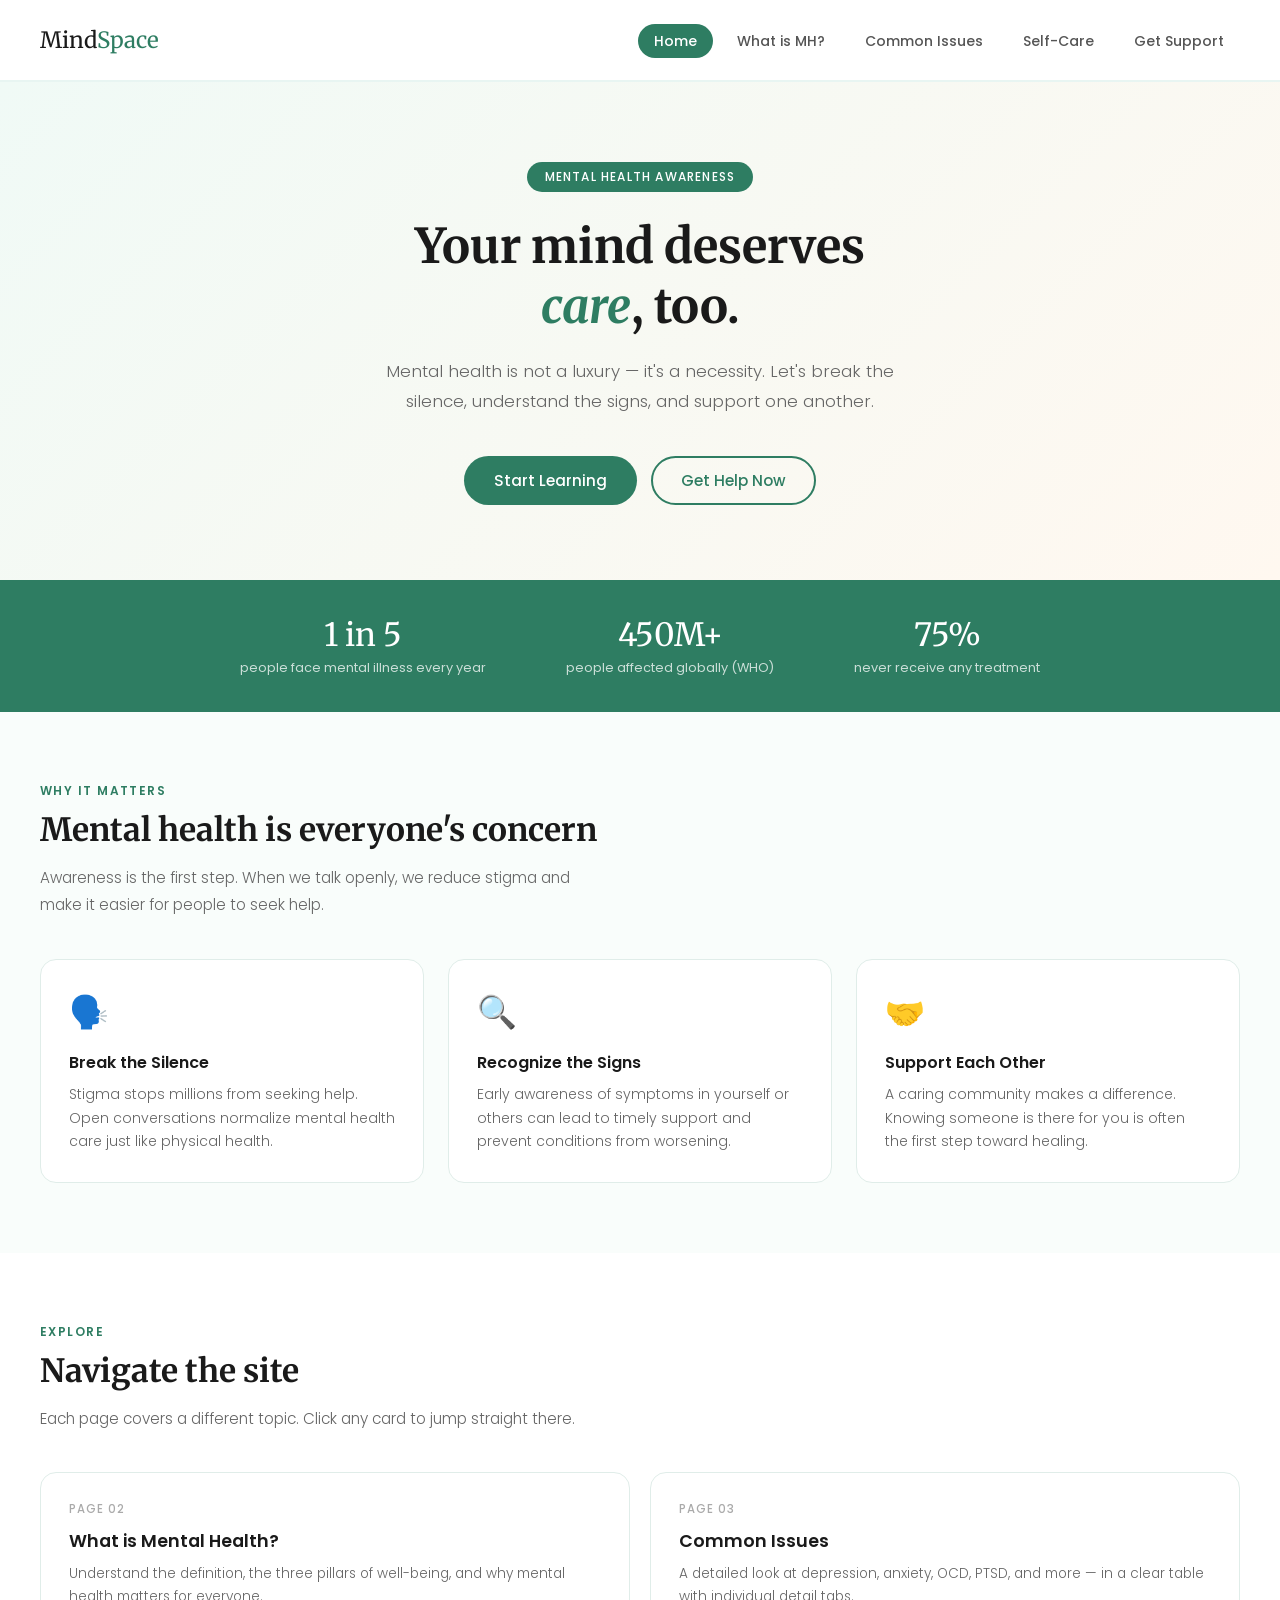
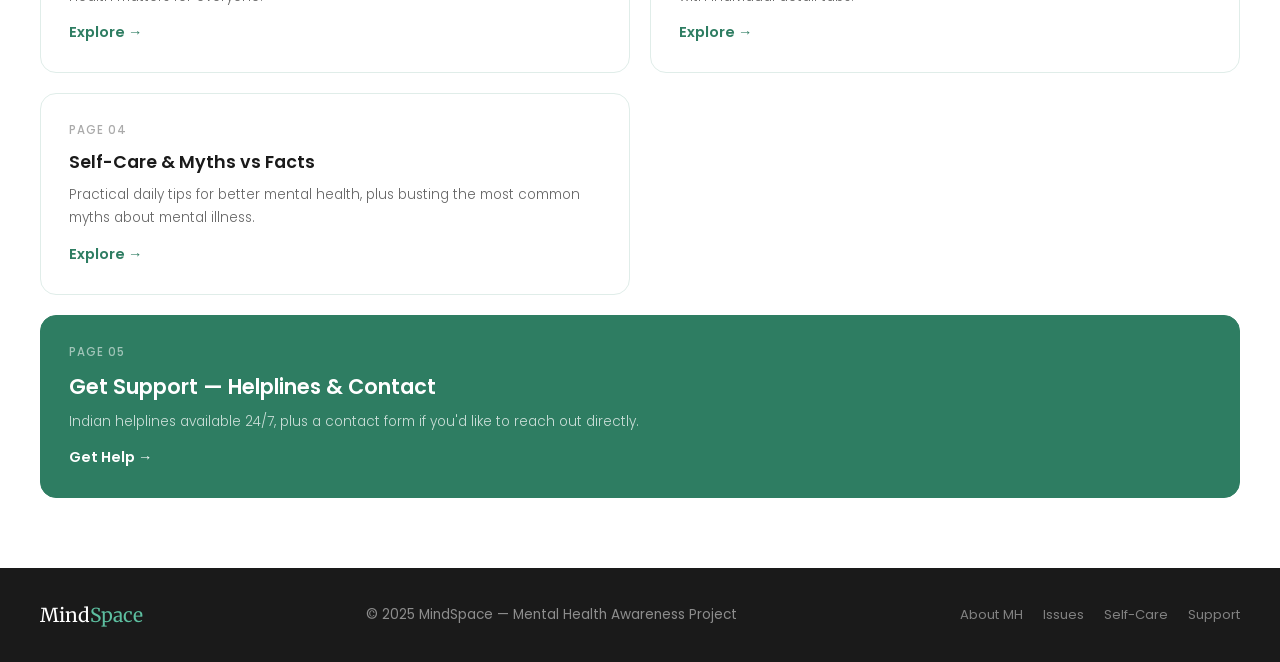
==== index.html @ fc26af2e "have added all the 5 files related" ====
<!DOCTYPE html>
<html lang="en">
<head>
  <meta charset="UTF-8"/>
  <meta name="viewport" content="width=device-width, initial-scale=1.0"/>
  <title>MindSpace - Home</title>
  <link href="https://fonts.googleapis.com/css2?family=Merriweather:ital@0;1&family=Poppins:wght@300;400;500;600&display=swap" rel="stylesheet"/>
  <style>
    * { margin: 0; padding: 0; box-sizing: border-box; }

    body {
      font-family: 'Poppins', sans-serif;
      background: #ffffff;
      color: #1a1a1a;
    }

    /* ── NAV ── */
    nav {
      background: #ffffff;
      border-bottom: 2px solid #e8f5f2;
      padding:40px;
      display: flex;
      align-items: center;
      justify-content: space-between;
      height: 65px;
      position: sticky;
      z-index: 100;
    }

    .logo {
      font-family: 'Merriweather', serif;
      font-size: 1.4rem;
      color: #1a1a1a;
      text-decoration: none;
    }
    .logo span { color: #2e7d62; }

    nav ul {
      list-style: none;
      display: flex;
      gap: 8px;
    }

    nav ul a {
      text-decoration: none;
      color: #555;
      font-size: 0.875rem;
      font-weight: 500;
      padding: 7px 16px;
      border-radius: 25px;
      transition: background 0.2s, color 0.2s;
    }
    nav ul a:hover { background: #e8f5f2; color: #2e7d62; }
    nav ul a.active { background: #2e7d62; color: #fff; }

    /* ── HERO ── */
    .hero {
      background: linear-gradient(135deg, #f0faf6 0%, #fff8f0 100%);
      padding: 80px 40px 70px;
      text-align: center;
    }

    .hero-badge {
      display: inline-block;
      background: #2e7d62;
      color: #fff;
      font-size: 0.75rem;
      font-weight: 500;
      letter-spacing: 0.1em;
      text-transform: uppercase;
      padding: 6px 18px;
      border-radius: 25px;
      margin-bottom: 24px;
    }

    .hero h1 {
      font-family: 'Merriweather', serif;
      font-size: 3rem;
      line-height: 1.25;
      color: #1a1a1a;
      margin-bottom: 20px;
    }

    .hero h1 em { font-style: italic; color: #2e7d62; }

    .hero p {
      font-size: 1.05rem;
      color: #666;
      font-weight: 300;
      max-width: 540px;
      margin: 0 auto 35px;
      line-height: 1.8;
    }

    .btn-green {
      display: inline-block;
      background: #2e7d62;
      color: #fff;
      padding: 13px 30px;
      border-radius: 30px;
      text-decoration: none;
      font-weight: 500;
      font-size: 0.95rem;
      margin: 5px;
      transition: background 0.2s;
    }
    .btn-green:hover { background: #245f4a; }

    .btn-outline {
      display: inline-block;
      border: 2px solid #2e7d62;
      color: #2e7d62;
      padding: 11px 28px;
      border-radius: 30px;
      text-decoration: none;
      font-weight: 500;
      font-size: 0.95rem;
      margin: 5px;
      transition: background 0.2s, color 0.2s;
    }
    .btn-outline:hover { background: #2e7d62; color: #fff; }

    /* ── STATS BAR ── */
    .stats-bar {
      background: #2e7d62;
      padding: 35px 40px;
      display: flex;
      justify-content: center;
      gap: 80px;
      text-align: center;
      flex-wrap: wrap;
    }

    .stat-num {
      font-family: 'Merriweather', serif;
      font-size: 2rem;
      color: #fff;
      display: block;
    }

    .stat-label {
      font-size: 0.8rem;
      color: rgba(255,255,255,0.75);
      margin-top: 4px;
      display: block;
    }

    /* ── SECTIONS ── */
    section {
      padding: 70px 40px;
    }

    .section-label {
      font-size: 0.75rem;
      font-weight: 600;
      letter-spacing: 0.12em;
      text-transform: uppercase;
      color: #2e7d62;
      margin-bottom: 10px;
      display: block;
    }

    .section-title {
      font-family: 'Merriweather', serif;
      font-size: 2rem;
      color: #1a1a1a;
      margin-bottom: 12px;
      line-height: 1.3;
    }

    .section-desc {
      font-size: 0.95rem;
      color: #666;
      font-weight: 300;
      max-width: 540px;
      line-height: 1.8;
      margin-bottom: 40px;
    }

    /* ── WHY SECTION ── */
    .why-section { background: #f9fdfb; }

    .card-grid {
      display: grid;
      grid-template-columns: repeat(3, 1fr);
      gap: 24px;
    }

    .card {
      background: #fff;
      border: 1px solid #e0ede9;
      border-radius: 16px;
      padding: 28px;
      transition: box-shadow 0.2s, transform 0.2s;
    }
    .card:hover { box-shadow: 0 8px 24px rgba(0,0,0,0.08); transform: translateY(-4px); }

    .card-icon { font-size: 2rem; margin-bottom: 14px; display: block; }
    .card h3 { font-size: 1rem; font-weight: 600; margin-bottom: 8px; }
    .card p { font-size: 0.875rem; color: #666; line-height: 1.7; font-weight: 300; }

    /* ── EXPLORE SECTION ── */
    .explore-section { background: #fff; }

    .explore-grid {
      display: grid;
      grid-template-columns: repeat(2, 1fr);
      gap: 20px;
    }

    .explore-card {
      border: 1px solid #e0ede9;
      border-radius: 16px;
      padding: 28px;
      text-decoration: none;
      color: #1a1a1a;
      display: block;
      transition: box-shadow 0.2s, transform 0.2s, border-color 0.2s;
    }
    .explore-card:hover { box-shadow: 0 8px 24px rgba(0,0,0,0.08); transform: translateY(-4px); border-color: #2e7d62; }
    .explore-card .pg { font-size: 0.72rem; color: #aaa; font-weight: 500; text-transform: uppercase; letter-spacing: 0.08em; margin-bottom: 10px; display: block; }
    .explore-card h3 { font-size: 1.1rem; font-weight: 600; margin-bottom: 8px; }
    .explore-card p { font-size: 0.85rem; color: #666; line-height: 1.7; font-weight: 300; }
    .explore-card .arrow { color: #2e7d62; font-weight: 600; font-size: 0.9rem; margin-top: 14px; display: inline-block; }

    .explore-card.green-card {
      background: #2e7d62;
      border-color: #2e7d62;
      grid-column: span 2;
    }
    .explore-card.green-card .pg { color: rgba(255,255,255,0.55); }
    .explore-card.green-card h3 { color: #fff; font-size: 1.3rem; }
    .explore-card.green-card p { color: rgba(255,255,255,0.75); }
    .explore-card.green-card .arrow { color: #fff; }

    /* ── FOOTER ── */
    footer {
      background: #1a1a1a;
      color: rgba(255,255,255,0.5);
      padding: 35px 40px;
      display: flex;
      justify-content: space-between;
      align-items: center;
      flex-wrap: wrap;
      gap: 16px;
      font-size: 0.85rem;
    }

    .footer-logo {
      font-family: 'Merriweather', serif;
      font-size: 1.2rem;
      color: #fff;
    }
    .footer-logo span { color: #5dbfa0; }

    footer ul { list-style: none; display: flex; gap: 20px; }
    footer ul a { color: rgba(255,255,255,0.45); text-decoration: none; font-size: 0.82rem; }
    footer ul a:hover { color: #fff; }

    /* ===== RWD - RESPONSIVE WEB DESIGN ===== */
 
    /* Tablet (<=1024px) */
    @media (max-width: 1024px) {
      .card-grid      { grid-template-columns: repeat(2, 1fr); }
      .pillars-grid   { grid-template-columns: repeat(2, 1fr); }
      .tips-grid      { grid-template-columns: repeat(2, 1fr); }
      .helplines-grid { grid-template-columns: repeat(2, 1fr); }
      .explore-grid   { grid-template-columns: repeat(2, 1fr); }
      .factors-grid   { grid-template-columns: repeat(2, 1fr); }
    }
 
    /* Mobile (<=768px) */
    @media (max-width: 768px) {
      nav { flex-wrap: wrap; height: auto; padding: 14px 20px; gap: 10px; }
      nav ul { flex-wrap: wrap; gap: 6px; width: 100%; }
      nav ul a { font-size: 0.78rem; padding: 5px 12px; }
 
      section, .page-header, .quote-banner,
      .cta-banner, .stats-bar, .emergency,
      .hero { padding-left: 20px; padding-right: 20px; }
 
      .hero { padding-top: 50px; padding-bottom: 40px; }
      .hero h1 { font-size: clamp(1.8rem, 7vw, 2.5rem); }
      .page-header h1 { font-size: clamp(1.6rem, 6vw, 2.2rem); }
      .section-title { font-size: clamp(1.4rem, 5vw, 1.8rem); }
      .quote-text { font-size: clamp(1.2rem, 4vw, 1.8rem); }
 
      .card-grid      { grid-template-columns: 1fr; }
      .explore-grid   { grid-template-columns: 1fr; }
      .explore-card.green-card { grid-column: span 1; }
      .def-grid       { grid-template-columns: 1fr; }
      .pillars-grid   { grid-template-columns: 1fr; }
      .factors-grid   { grid-template-columns: 1fr; }
      .helplines-grid { grid-template-columns: 1fr; }
      .contact-grid   { grid-template-columns: 1fr; }
      .myth-row       { grid-template-columns: 1fr; }
      .detail-body    { grid-template-columns: 1fr; }
      .form-row       { grid-template-columns: 1fr; }
      .detail-block   { border-right: none !important; }
 
      .stats-bar  { gap: 24px; flex-direction: column; }
      .cta-banner { flex-direction: column; text-align: center; }
      .cta-banner h2 { font-size: 1.3rem; }
 
      footer { flex-direction: column; text-align: center; padding: 28px 20px; }
      footer ul { justify-content: center; flex-wrap: wrap; }
    }
 
    /* Small mobile (<=480px) */
    @media (max-width: 480px) {
      .tips-grid { grid-template-columns: 1fr; }
      nav ul a { font-size: 0.72rem; padding: 4px 10px; }
      .helpline-num { font-size: 0.85rem; padding: 7px 16px; }
      table { font-size: 0.78rem; }
      td, th { padding: 10px 10px; }
    }
  </style>
</head>
<body>

<!-- NAV -->
<nav>
  <a class="logo" href="index.html">Mind<span>Space</span></a>
  <ul>
    <li><a href="index.html" class="active">Home</a></li>
    <li><a href="what.html">What is MH?</a></li>
    <li><a href="issues.html">Common Issues</a></li>
    <li><a href="selfcare.html">Self-Care</a></li>
    <li><a href="support.html">Get Support</a></li>
  </ul>
</nav>

<!-- HERO -->
<div class="hero">
  <span class="hero-badge">Mental Health Awareness</span>
  <h1>Your mind deserves<br><em>care</em>, too.</h1>
  <p>Mental health is not a luxury — it's a necessity. Let's break the silence, understand the signs, and support one another.</p>
  <a href="what.html" class="btn-green">Start Learning</a>
  <a href="support.html" class="btn-outline">Get Help Now</a>
</div>

<!-- STATS BAR -->
<div class="stats-bar">
  <div>
    <span class="stat-num">1 in 5</span>
    <span class="stat-label">people face mental illness every year</span>
  </div>
  <div>
    <span class="stat-num">450M+</span>
    <span class="stat-label">people affected globally (WHO)</span>
  </div>
  <div>
    <span class="stat-num">75%</span>
    <span class="stat-label">never receive any treatment</span>
  </div>
</div>

<!-- WHY IT MATTERS -->
<section class="why-section">
  <span class="section-label">Why It Matters</span>
  <h2 class="section-title">Mental health is everyone's concern</h2>
  <p class="section-desc">Awareness is the first step. When we talk openly, we reduce stigma and make it easier for people to seek help.</p>
  <div class="card-grid">
    <div class="card">
      <span class="card-icon">🗣️</span>
      <h3>Break the Silence</h3>
      <p>Stigma stops millions from seeking help. Open conversations normalize mental health care just like physical health.</p>
    </div>
    <div class="card">
      <span class="card-icon">🔍</span>
      <h3>Recognize the Signs</h3>
      <p>Early awareness of symptoms in yourself or others can lead to timely support and prevent conditions from worsening.</p>
    </div>
    <div class="card">
      <span class="card-icon">🤝</span>
      <h3>Support Each Other</h3>
      <p>A caring community makes a difference. Knowing someone is there for you is often the first step toward healing.</p>
    </div>
  </div>
</section>

<!-- EXPLORE -->
<section class="explore-section">
  <span class="section-label">Explore</span>
  <h2 class="section-title">Navigate the site</h2>
  <p class="section-desc">Each page covers a different topic. Click any card to jump straight there.</p>
  <div class="explore-grid">
    <a href="what.html" class="explore-card">
      <span class="pg">Page 02</span>
      <h3>What is Mental Health?</h3>
      <p>Understand the definition, the three pillars of well-being, and why mental health matters for everyone.</p>
      <span class="arrow">Explore →</span>
    </a>
    <a href="issues.html" class="explore-card">
      <span class="pg">Page 03</span>
      <h3>Common Issues</h3>
      <p>A detailed look at depression, anxiety, OCD, PTSD, and more — in a clear table with individual detail tabs.</p>
      <span class="arrow">Explore →</span>
    </a>
    <a href="selfcare.html" class="explore-card">
      <span class="pg">Page 04</span>
      <h3>Self-Care & Myths vs Facts</h3>
      <p>Practical daily tips for better mental health, plus busting the most common myths about mental illness.</p>
      <span class="arrow">Explore →</span>
    </a>
    <a href="support.html" class="explore-card green-card">
      <span class="pg">Page 05</span>
      <h3>Get Support — Helplines & Contact</h3>
      <p>Indian helplines available 24/7, plus a contact form if you'd like to reach out directly.</p>
      <span class="arrow">Get Help →</span>
    </a>
  </div>
</section>

<!-- FOOTER -->
<footer>
  <span class="footer-logo">Mind<span>Space</span></span>
  <span>© 2025 MindSpace — Mental Health Awareness Project</span>
  <ul>
    <li><a href="what.html">About MH</a></li>
    <li><a href="issues.html">Issues</a></li>
    <li><a href="selfcare.html">Self-Care</a></li>
    <li><a href="support.html">Support</a></li>
  </ul>
</footer>

</body>
</html>
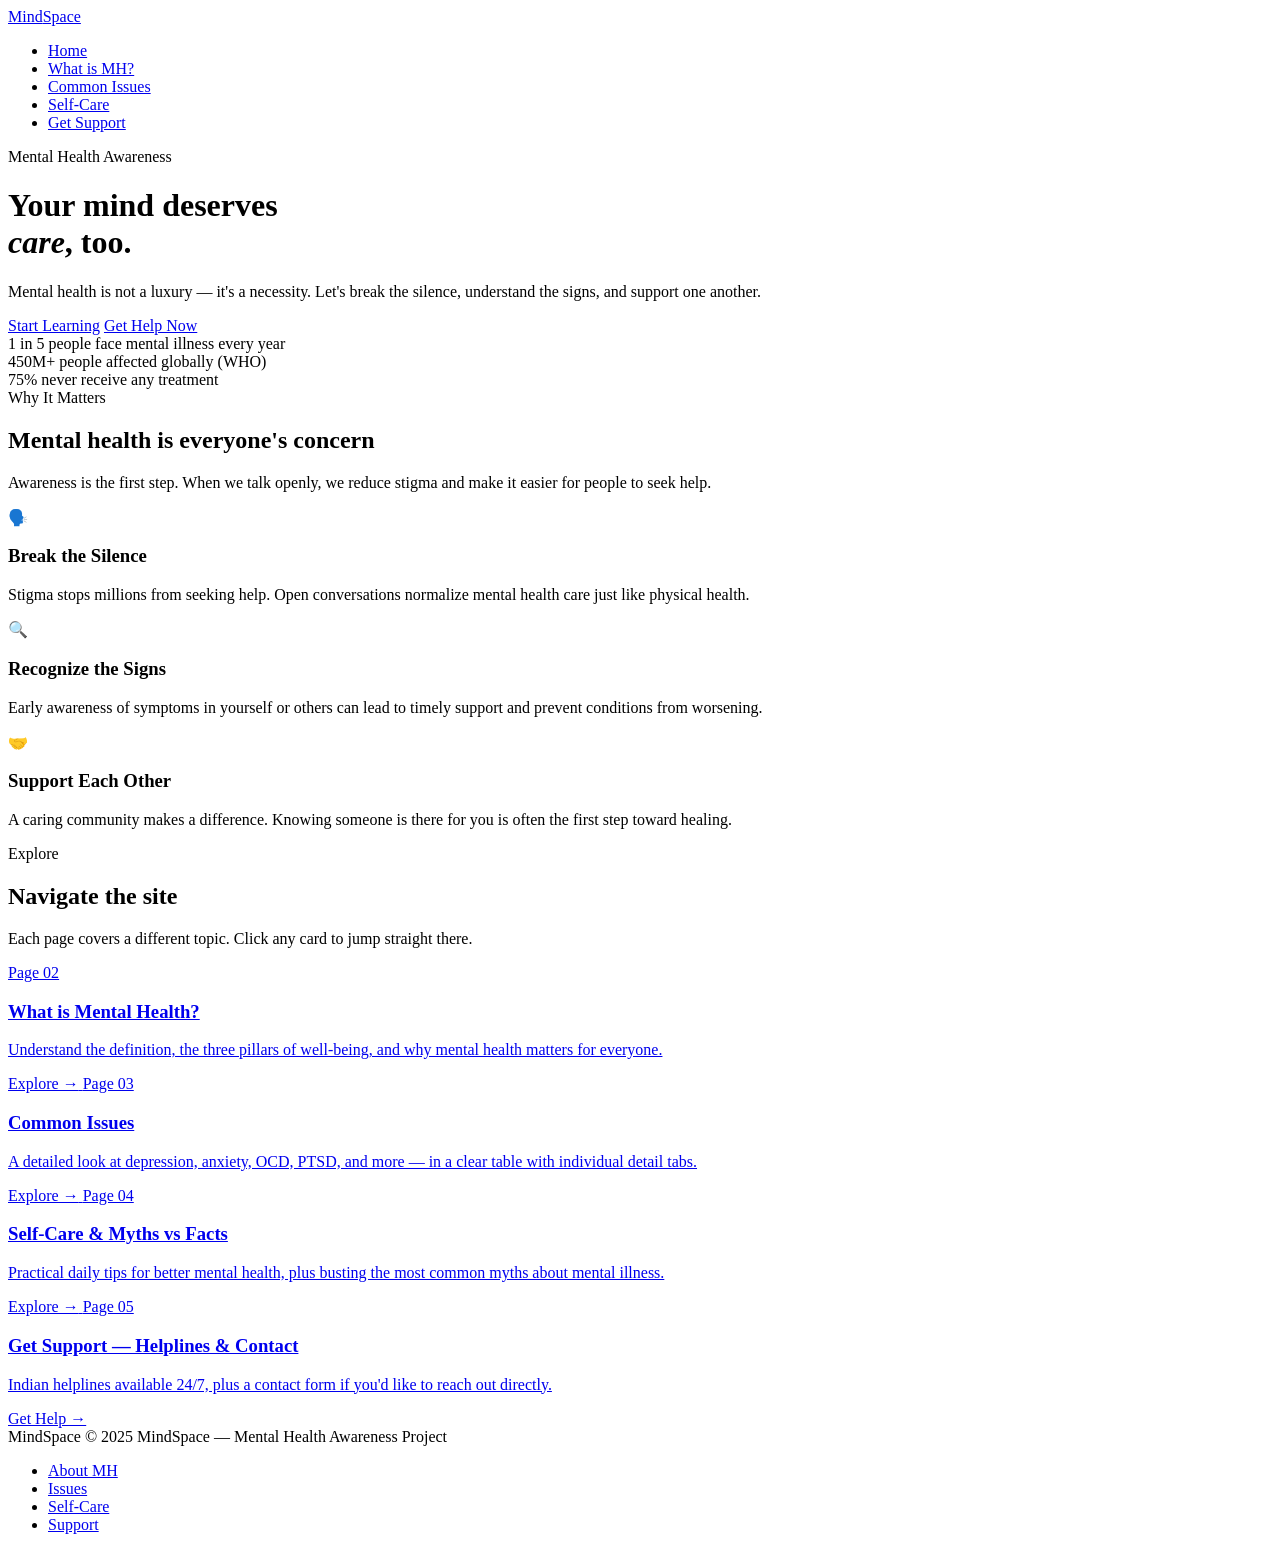
==== commit 1db770d2: "Update index.html" ====
--- a/index.html
+++ b/index.html
@@ -4,317 +4,9 @@
   <meta charset="UTF-8"/>
   <meta name="viewport" content="width=device-width, initial-scale=1.0"/>
   <title>MindSpace - Home</title>
+  <link rel="stylesheet" type="text/css" href="style.css">
   <link href="https://fonts.googleapis.com/css2?family=Merriweather:ital@0;1&family=Poppins:wght@300;400;500;600&display=swap" rel="stylesheet"/>
-  <style>
-    * { margin: 0; padding: 0; box-sizing: border-box; }
-
-    body {
-      font-family: 'Poppins', sans-serif;
-      background: #ffffff;
-      color: #1a1a1a;
-    }
-
-    /* ── NAV ── */
-    nav {
-      background: #ffffff;
-      border-bottom: 2px solid #e8f5f2;
-      padding:40px;
-      display: flex;
-      align-items: center;
-      justify-content: space-between;
-      height: 65px;
-      position: sticky;
-      z-index: 100;
-    }
-
-    .logo {
-      font-family: 'Merriweather', serif;
-      font-size: 1.4rem;
-      color: #1a1a1a;
-      text-decoration: none;
-    }
-    .logo span { color: #2e7d62; }
-
-    nav ul {
-      list-style: none;
-      display: flex;
-      gap: 8px;
-    }
-
-    nav ul a {
-      text-decoration: none;
-      color: #555;
-      font-size: 0.875rem;
-      font-weight: 500;
-      padding: 7px 16px;
-      border-radius: 25px;
-      transition: background 0.2s, color 0.2s;
-    }
-    nav ul a:hover { background: #e8f5f2; color: #2e7d62; }
-    nav ul a.active { background: #2e7d62; color: #fff; }
-
-    /* ── HERO ── */
-    .hero {
-      background: linear-gradient(135deg, #f0faf6 0%, #fff8f0 100%);
-      padding: 80px 40px 70px;
-      text-align: center;
-    }
-
-    .hero-badge {
-      display: inline-block;
-      background: #2e7d62;
-      color: #fff;
-      font-size: 0.75rem;
-      font-weight: 500;
-      letter-spacing: 0.1em;
-      text-transform: uppercase;
-      padding: 6px 18px;
-      border-radius: 25px;
-      margin-bottom: 24px;
-    }
-
-    .hero h1 {
-      font-family: 'Merriweather', serif;
-      font-size: 3rem;
-      line-height: 1.25;
-      color: #1a1a1a;
-      margin-bottom: 20px;
-    }
-
-    .hero h1 em { font-style: italic; color: #2e7d62; }
-
-    .hero p {
-      font-size: 1.05rem;
-      color: #666;
-      font-weight: 300;
-      max-width: 540px;
-      margin: 0 auto 35px;
-      line-height: 1.8;
-    }
-
-    .btn-green {
-      display: inline-block;
-      background: #2e7d62;
-      color: #fff;
-      padding: 13px 30px;
-      border-radius: 30px;
-      text-decoration: none;
-      font-weight: 500;
-      font-size: 0.95rem;
-      margin: 5px;
-      transition: background 0.2s;
-    }
-    .btn-green:hover { background: #245f4a; }
-
-    .btn-outline {
-      display: inline-block;
-      border: 2px solid #2e7d62;
-      color: #2e7d62;
-      padding: 11px 28px;
-      border-radius: 30px;
-      text-decoration: none;
-      font-weight: 500;
-      font-size: 0.95rem;
-      margin: 5px;
-      transition: background 0.2s, color 0.2s;
-    }
-    .btn-outline:hover { background: #2e7d62; color: #fff; }
-
-    /* ── STATS BAR ── */
-    .stats-bar {
-      background: #2e7d62;
-      padding: 35px 40px;
-      display: flex;
-      justify-content: center;
-      gap: 80px;
-      text-align: center;
-      flex-wrap: wrap;
-    }
-
-    .stat-num {
-      font-family: 'Merriweather', serif;
-      font-size: 2rem;
-      color: #fff;
-      display: block;
-    }
-
-    .stat-label {
-      font-size: 0.8rem;
-      color: rgba(255,255,255,0.75);
-      margin-top: 4px;
-      display: block;
-    }
-
-    /* ── SECTIONS ── */
-    section {
-      padding: 70px 40px;
-    }
-
-    .section-label {
-      font-size: 0.75rem;
-      font-weight: 600;
-      letter-spacing: 0.12em;
-      text-transform: uppercase;
-      color: #2e7d62;
-      margin-bottom: 10px;
-      display: block;
-    }
-
-    .section-title {
-      font-family: 'Merriweather', serif;
-      font-size: 2rem;
-      color: #1a1a1a;
-      margin-bottom: 12px;
-      line-height: 1.3;
-    }
-
-    .section-desc {
-      font-size: 0.95rem;
-      color: #666;
-      font-weight: 300;
-      max-width: 540px;
-      line-height: 1.8;
-      margin-bottom: 40px;
-    }
-
-    /* ── WHY SECTION ── */
-    .why-section { background: #f9fdfb; }
-
-    .card-grid {
-      display: grid;
-      grid-template-columns: repeat(3, 1fr);
-      gap: 24px;
-    }
-
-    .card {
-      background: #fff;
-      border: 1px solid #e0ede9;
-      border-radius: 16px;
-      padding: 28px;
-      transition: box-shadow 0.2s, transform 0.2s;
-    }
-    .card:hover { box-shadow: 0 8px 24px rgba(0,0,0,0.08); transform: translateY(-4px); }
-
-    .card-icon { font-size: 2rem; margin-bottom: 14px; display: block; }
-    .card h3 { font-size: 1rem; font-weight: 600; margin-bottom: 8px; }
-    .card p { font-size: 0.875rem; color: #666; line-height: 1.7; font-weight: 300; }
-
-    /* ── EXPLORE SECTION ── */
-    .explore-section { background: #fff; }
-
-    .explore-grid {
-      display: grid;
-      grid-template-columns: repeat(2, 1fr);
-      gap: 20px;
-    }
-
-    .explore-card {
-      border: 1px solid #e0ede9;
-      border-radius: 16px;
-      padding: 28px;
-      text-decoration: none;
-      color: #1a1a1a;
-      display: block;
-      transition: box-shadow 0.2s, transform 0.2s, border-color 0.2s;
-    }
-    .explore-card:hover { box-shadow: 0 8px 24px rgba(0,0,0,0.08); transform: translateY(-4px); border-color: #2e7d62; }
-    .explore-card .pg { font-size: 0.72rem; color: #aaa; font-weight: 500; text-transform: uppercase; letter-spacing: 0.08em; margin-bottom: 10px; display: block; }
-    .explore-card h3 { font-size: 1.1rem; font-weight: 600; margin-bottom: 8px; }
-    .explore-card p { font-size: 0.85rem; color: #666; line-height: 1.7; font-weight: 300; }
-    .explore-card .arrow { color: #2e7d62; font-weight: 600; font-size: 0.9rem; margin-top: 14px; display: inline-block; }
-
-    .explore-card.green-card {
-      background: #2e7d62;
-      border-color: #2e7d62;
-      grid-column: span 2;
-    }
-    .explore-card.green-card .pg { color: rgba(255,255,255,0.55); }
-    .explore-card.green-card h3 { color: #fff; font-size: 1.3rem; }
-    .explore-card.green-card p { color: rgba(255,255,255,0.75); }
-    .explore-card.green-card .arrow { color: #fff; }
-
-    /* ── FOOTER ── */
-    footer {
-      background: #1a1a1a;
-      color: rgba(255,255,255,0.5);
-      padding: 35px 40px;
-      display: flex;
-      justify-content: space-between;
-      align-items: center;
-      flex-wrap: wrap;
-      gap: 16px;
-      font-size: 0.85rem;
-    }
-
-    .footer-logo {
-      font-family: 'Merriweather', serif;
-      font-size: 1.2rem;
-      color: #fff;
-    }
-    .footer-logo span { color: #5dbfa0; }
-
-    footer ul { list-style: none; display: flex; gap: 20px; }
-    footer ul a { color: rgba(255,255,255,0.45); text-decoration: none; font-size: 0.82rem; }
-    footer ul a:hover { color: #fff; }
-
-    /* ===== RWD - RESPONSIVE WEB DESIGN ===== */
- 
-    /* Tablet (<=1024px) */
-    @media (max-width: 1024px) {
-      .card-grid      { grid-template-columns: repeat(2, 1fr); }
-      .pillars-grid   { grid-template-columns: repeat(2, 1fr); }
-      .tips-grid      { grid-template-columns: repeat(2, 1fr); }
-      .helplines-grid { grid-template-columns: repeat(2, 1fr); }
-      .explore-grid   { grid-template-columns: repeat(2, 1fr); }
-      .factors-grid   { grid-template-columns: repeat(2, 1fr); }
-    }
- 
-    /* Mobile (<=768px) */
-    @media (max-width: 768px) {
-      nav { flex-wrap: wrap; height: auto; padding: 14px 20px; gap: 10px; }
-      nav ul { flex-wrap: wrap; gap: 6px; width: 100%; }
-      nav ul a { font-size: 0.78rem; padding: 5px 12px; }
- 
-      section, .page-header, .quote-banner,
-      .cta-banner, .stats-bar, .emergency,
-      .hero { padding-left: 20px; padding-right: 20px; }
- 
-      .hero { padding-top: 50px; padding-bottom: 40px; }
-      .hero h1 { font-size: clamp(1.8rem, 7vw, 2.5rem); }
-      .page-header h1 { font-size: clamp(1.6rem, 6vw, 2.2rem); }
-      .section-title { font-size: clamp(1.4rem, 5vw, 1.8rem); }
-      .quote-text { font-size: clamp(1.2rem, 4vw, 1.8rem); }
- 
-      .card-grid      { grid-template-columns: 1fr; }
-      .explore-grid   { grid-template-columns: 1fr; }
-      .explore-card.green-card { grid-column: span 1; }
-      .def-grid       { grid-template-columns: 1fr; }
-      .pillars-grid   { grid-template-columns: 1fr; }
-      .factors-grid   { grid-template-columns: 1fr; }
-      .helplines-grid { grid-template-columns: 1fr; }
-      .contact-grid   { grid-template-columns: 1fr; }
-      .myth-row       { grid-template-columns: 1fr; }
-      .detail-body    { grid-template-columns: 1fr; }
-      .form-row       { grid-template-columns: 1fr; }
-      .detail-block   { border-right: none !important; }
- 
-      .stats-bar  { gap: 24px; flex-direction: column; }
-      .cta-banner { flex-direction: column; text-align: center; }
-      .cta-banner h2 { font-size: 1.3rem; }
- 
-      footer { flex-direction: column; text-align: center; padding: 28px 20px; }
-      footer ul { justify-content: center; flex-wrap: wrap; }
-    }
- 
-    /* Small mobile (<=480px) */
-    @media (max-width: 480px) {
-      .tips-grid { grid-template-columns: 1fr; }
-      nav ul a { font-size: 0.72rem; padding: 4px 10px; }
-      .helpline-num { font-size: 0.85rem; padding: 7px 16px; }
-      table { font-size: 0.78rem; }
-      td, th { padding: 10px 10px; }
-    }
-  </style>
+  
 </head>
 <body>
 
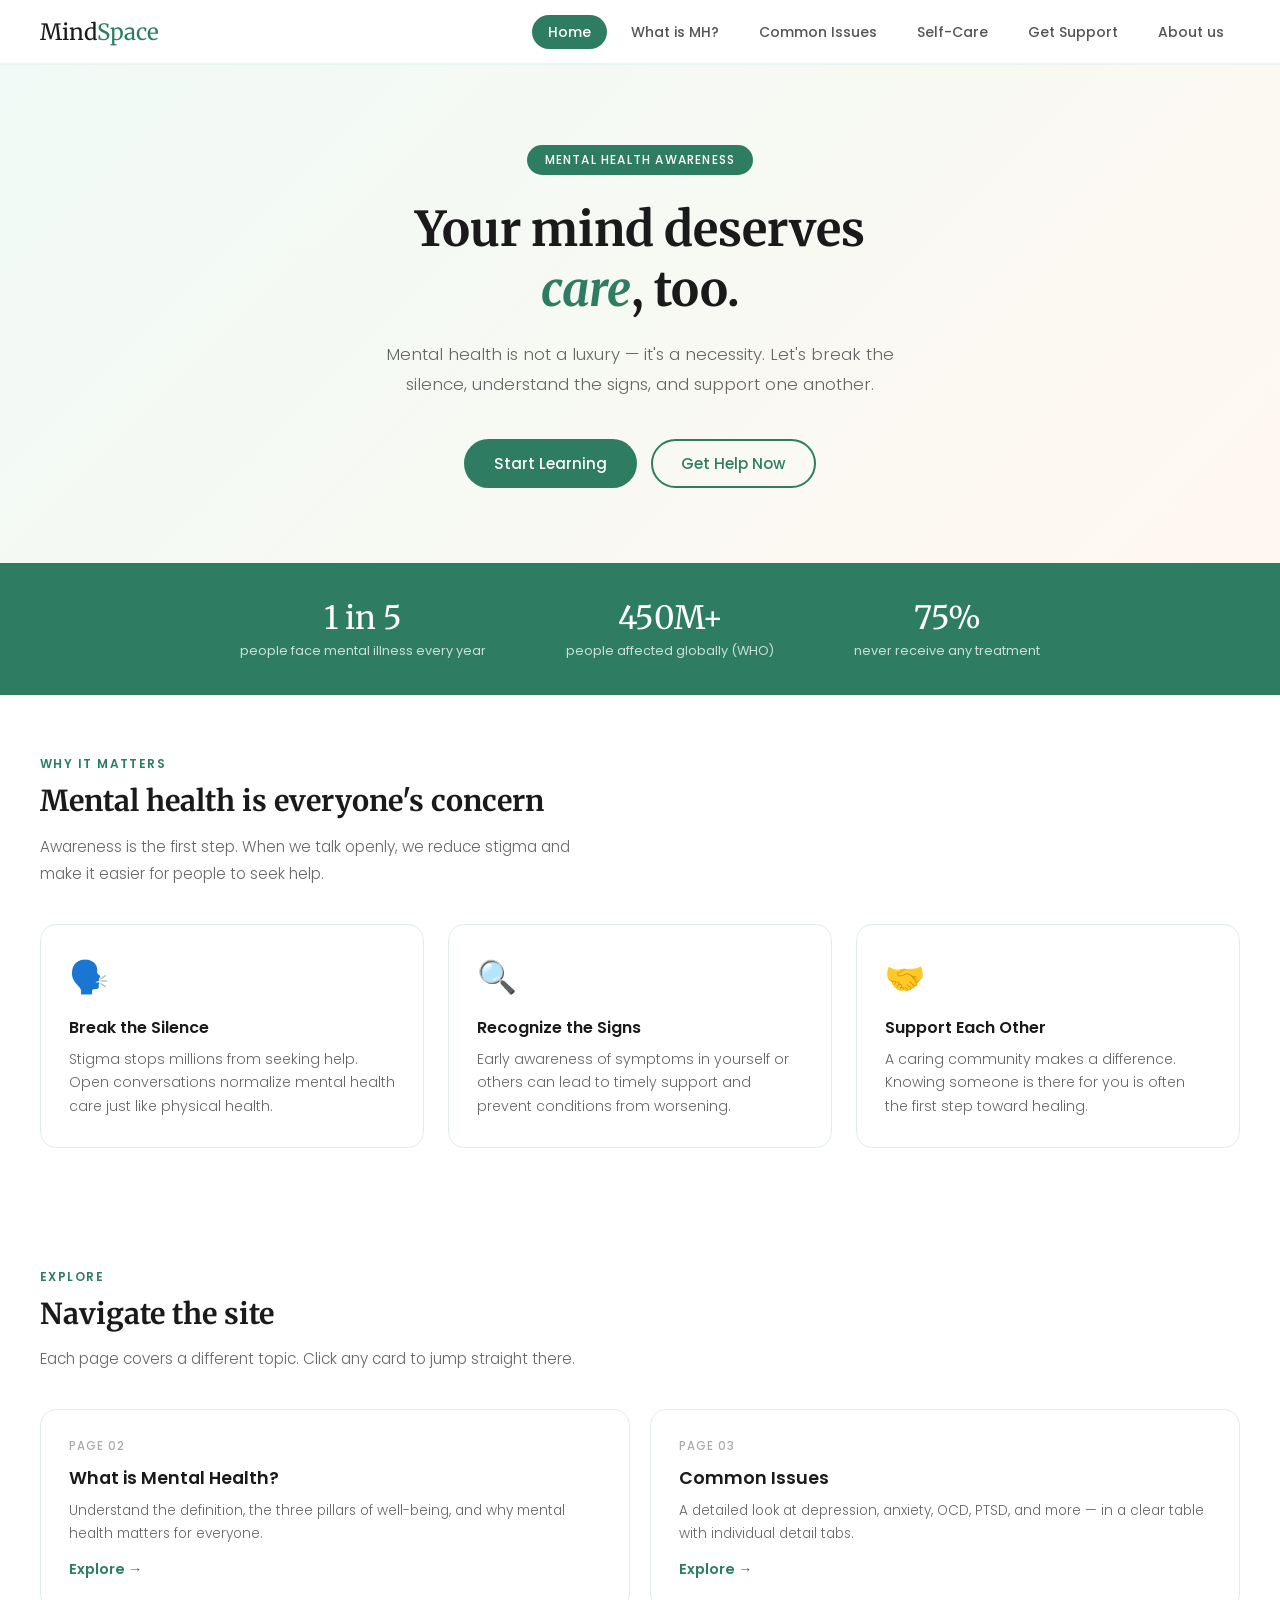
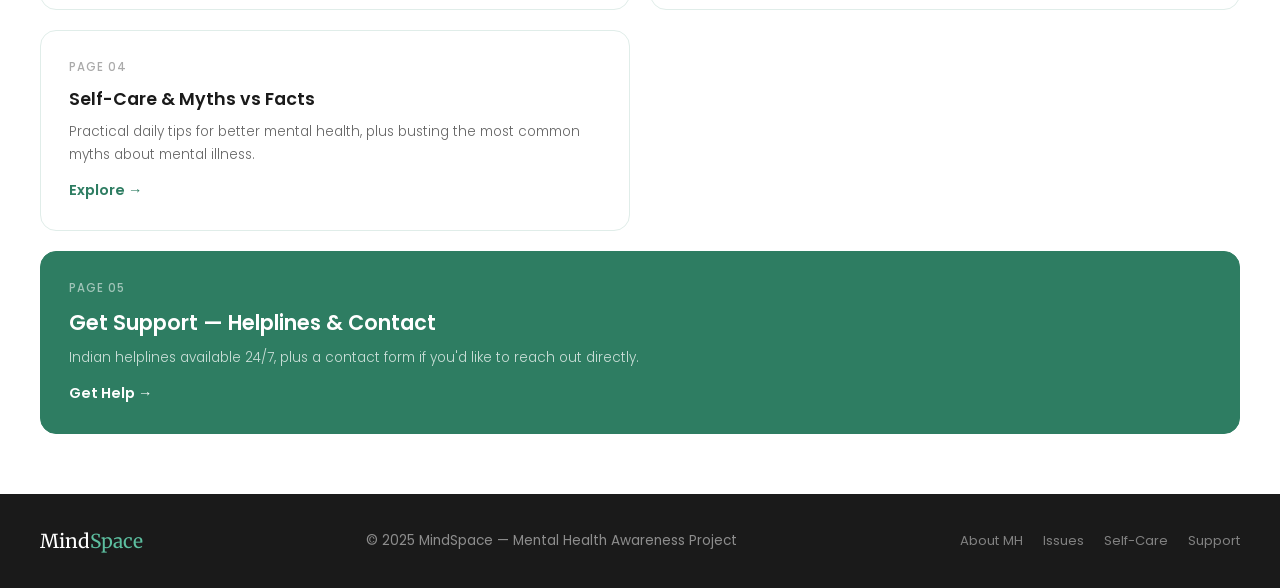
==== commit cd278c0c: "Update index.html" ====
--- a/index.html
+++ b/index.html
@@ -19,6 +19,7 @@
     <li><a href="issues.html">Common Issues</a></li>
     <li><a href="selfcare.html">Self-Care</a></li>
     <li><a href="support.html">Get Support</a></li>
+    <li><a href="aboutm(1).html">About us</a></li>
   </ul>
 </nav>
 
--- a/style.css
+++ b/style.css
@@ -0,0 +1,703 @@
+/* ==============================================
+   MindSpace - Mental Health Awareness Website
+   style.css — Single shared stylesheet
+
+   HOW TO LINK in every HTML file:
+   Replace the <style>...</style> block with:
+   <link rel="stylesheet" href="style.css">
+   (inside the <head> tag)
+============================================== */
+
+/* ── Google Fonts ── */
+@import url('https://fonts.googleapis.com/css2?family=Merriweather:ital@0;1&family=Poppins:wght@300;400;500;600&display=swap');
+
+/* ══════════════════════════════════════
+   RESET & BASE
+══════════════════════════════════════ */
+* { margin: 0; padding: 0; box-sizing: border-box; }
+
+body {
+  font-family: 'Poppins', sans-serif;
+  background: #ffffff;
+  color: #1a1a1a;
+}
+
+/* ══════════════════════════════════════
+   NAVIGATION
+══════════════════════════════════════ */
+nav {
+  background: #ffffff;
+  border-bottom: 2px solid #e8f5f2;
+  padding: 0 40px;
+  display: flex;
+  align-items: center;
+  justify-content: space-between;
+  height: 65px;
+  position: sticky;
+  top: 0;
+  z-index: 100;
+}
+
+.logo {
+  font-family: 'Merriweather', serif;
+  font-size: 1.4rem;
+  color: #1a1a1a;
+  text-decoration: none;
+}
+.logo span { color: #2e7d62; }
+
+nav ul {
+  list-style: none;
+  display: flex;
+  gap: 8px;
+}
+
+nav ul a {
+  text-decoration: none;
+  color: #555;
+  font-size: 0.875rem;
+  font-weight: 500;
+  padding: 7px 16px;
+  border-radius: 25px;
+  transition: background 0.2s, color 0.2s;
+}
+nav ul a:hover  { background: #e8f5f2; color: #2e7d62; }
+nav ul a.active { background: #2e7d62; color: #fff; }
+
+/* ══════════════════════════════════════
+   BUTTONS
+══════════════════════════════════════ */
+.btn-green {
+  display: inline-block;
+  background: #2e7d62;
+  color: #fff;
+  padding: 13px 30px;
+  border-radius: 30px;
+  text-decoration: none;
+  font-weight: 500;
+  font-size: 0.95rem;
+  margin: 5px;
+  transition: background 0.2s;
+}
+.btn-green:hover { background: #245f4a; }
+
+.btn-outline {
+  display: inline-block;
+  border: 2px solid #2e7d62;
+  color: #2e7d62;
+  padding: 11px 28px;
+  border-radius: 30px;
+  text-decoration: none;
+  font-weight: 500;
+  font-size: 0.95rem;
+  margin: 5px;
+  transition: background 0.2s, color 0.2s;
+}
+.btn-outline:hover { background: #2e7d62; color: #fff; }
+
+.btn-white {
+  display: inline-block;
+  background: #fff;
+  color: #2e7d62;
+  padding: 13px 28px;
+  border-radius: 30px;
+  text-decoration: none;
+  font-weight: 600;
+  font-size: 0.95rem;
+  transition: transform 0.2s;
+}
+.btn-white:hover { transform: translateY(-2px); }
+
+/* ══════════════════════════════════════
+   SECTION COMMONS
+══════════════════════════════════════ */
+section { padding: 60px 40px; }
+
+.section-label {
+  font-size: 0.75rem;
+  font-weight: 600;
+  letter-spacing: 0.12em;
+  text-transform: uppercase;
+  color: #2e7d62;
+  margin-bottom: 10px;
+  display: block;
+}
+
+.section-title {
+  font-family: 'Merriweather', serif;
+  font-size: 1.8rem;
+  color: #1a1a1a;
+  margin-bottom: 12px;
+  line-height: 1.3;
+}
+
+.section-desc {
+  font-size: 0.95rem;
+  color: #666;
+  font-weight: 300;
+  max-width: 560px;
+  line-height: 1.8;
+  margin-bottom: 36px;
+}
+
+/* ══════════════════════════════════════
+   PAGE HEADER (used in what, issues, selfcare, support)
+══════════════════════════════════════ */
+.page-header {
+  background: linear-gradient(135deg, #f0faf6 0%, #e8f5f2 100%);
+  padding: 60px 40px 50px;
+  border-bottom: 2px solid #e0ede9;
+}
+
+.page-header.green-header { background: #2e7d62; }
+
+.breadcrumb { font-size: 0.8rem; color: #999; margin-bottom: 14px; }
+.breadcrumb a { color: #2e7d62; text-decoration: none; }
+.green-header .breadcrumb { color: rgba(255,255,255,0.6); }
+.green-header .breadcrumb a { color: rgba(255,255,255,0.8); }
+
+.page-header h1 {
+  font-family: 'Merriweather', serif;
+  font-size: 2.5rem;
+  line-height: 1.25;
+  margin-bottom: 14px;
+}
+.page-header h1 em { font-style: italic; color: #2e7d62; }
+.green-header h1 { color: #fff; }
+.green-header h1 em { color: #fff; }
+
+.page-header p {
+  font-size: 1rem;
+  color: #666;
+  font-weight: 300;
+  max-width: 520px;
+  line-height: 1.8;
+}
+.green-header p { color: rgba(255,255,255,0.8); }
+
+/* ══════════════════════════════════════
+   HERO (index.html only)
+══════════════════════════════════════ */
+.hero {
+  background: linear-gradient(135deg, #f0faf6 0%, #fff8f0 100%);
+  padding: 80px 40px 70px;
+  text-align: center;
+}
+
+.hero-badge {
+  display: inline-block;
+  background: #2e7d62;
+  color: #fff;
+  font-size: 0.75rem;
+  font-weight: 500;
+  letter-spacing: 0.1em;
+  text-transform: uppercase;
+  padding: 6px 18px;
+  border-radius: 25px;
+  margin-bottom: 24px;
+}
+
+.hero h1 {
+  font-family: 'Merriweather', serif;
+  font-size: 3rem;
+  line-height: 1.25;
+  color: #1a1a1a;
+  margin-bottom: 20px;
+}
+.hero h1 em { font-style: italic; color: #2e7d62; }
+
+.hero p {
+  font-size: 1.05rem;
+  color: #666;
+  font-weight: 300;
+  max-width: 540px;
+  margin: 0 auto 35px;
+  line-height: 1.8;
+}
+
+/* ══════════════════════════════════════
+   STATS BAR (index.html)
+══════════════════════════════════════ */
+.stats-bar {
+  background: #2e7d62;
+  padding: 35px 40px;
+  display: flex;
+  justify-content: center;
+  gap: 80px;
+  text-align: center;
+  flex-wrap: wrap;
+}
+
+.stat-num {
+  font-family: 'Merriweather', serif;
+  font-size: 2rem;
+  color: #fff;
+  display: block;
+}
+.stat-label {
+  font-size: 0.8rem;
+  color: rgba(255,255,255,0.75);
+  margin-top: 4px;
+  display: block;
+}
+
+/* ══════════════════════════════════════
+   CARDS (index, what)
+══════════════════════════════════════ */
+.card-grid {
+  display: grid;
+  grid-template-columns: repeat(3, 1fr);
+  gap: 24px;
+}
+
+.card {
+  background: #fff;
+  border: 1px solid #e0ede9;
+  border-radius: 16px;
+  padding: 28px;
+  transition: box-shadow 0.2s, transform 0.2s;
+}
+.card:hover { box-shadow: 0 8px 24px rgba(0,0,0,0.08); transform: translateY(-4px); }
+.card-icon { font-size: 2rem; margin-bottom: 14px; display: block; }
+.card h3 { font-size: 1rem; font-weight: 600; margin-bottom: 8px; }
+.card p { font-size: 0.875rem; color: #666; line-height: 1.7; font-weight: 300; }
+
+/* ══════════════════════════════════════
+   EXPLORE GRID (index.html)
+══════════════════════════════════════ */
+.explore-grid {
+  display: grid;
+  grid-template-columns: repeat(2, 1fr);
+  gap: 20px;
+}
+
+.explore-card {
+  border: 1px solid #e0ede9;
+  border-radius: 16px;
+  padding: 28px;
+  text-decoration: none;
+  color: #1a1a1a;
+  display: block;
+  transition: box-shadow 0.2s, transform 0.2s, border-color 0.2s;
+}
+.explore-card:hover { box-shadow: 0 8px 24px rgba(0,0,0,0.08); transform: translateY(-4px); border-color: #2e7d62; }
+.explore-card .pg { font-size: 0.72rem; color: #aaa; font-weight: 500; text-transform: uppercase; letter-spacing: 0.08em; margin-bottom: 10px; display: block; }
+.explore-card h3 { font-size: 1.1rem; font-weight: 600; margin-bottom: 8px; }
+.explore-card p { font-size: 0.85rem; color: #666; line-height: 1.7; font-weight: 300; }
+.explore-card .arrow { color: #2e7d62; font-weight: 600; font-size: 0.9rem; margin-top: 14px; display: inline-block; }
+
+.explore-card.green-card {
+  background: #2e7d62;
+  border-color: #2e7d62;
+  grid-column: span 2;
+}
+.explore-card.green-card .pg    { color: rgba(255,255,255,0.55); }
+.explore-card.green-card h3     { color: #fff; font-size: 1.3rem; }
+.explore-card.green-card p      { color: rgba(255,255,255,0.75); }
+.explore-card.green-card .arrow { color: #fff; }
+
+/* ══════════════════════════════════════
+   DEFINITION SECTION (what.html)
+══════════════════════════════════════ */
+.def-grid {
+  display: grid;
+  grid-template-columns: 1fr 1fr;
+  gap: 40px;
+  align-items: start;
+}
+.def-text p { font-size: 0.95rem; color: #555; line-height: 1.8; margin-bottom: 16px; font-weight: 300; }
+
+.who-box {
+  background: #2e7d62;
+  color: #fff;
+  border-radius: 16px;
+  padding: 32px;
+}
+.who-box h4 { font-size: 0.72rem; letter-spacing: 0.1em; text-transform: uppercase; opacity: 0.7; margin-bottom: 14px; }
+.who-box blockquote { font-family: 'Merriweather', serif; font-size: 1.1rem; font-style: italic; line-height: 1.6; margin-bottom: 14px; }
+.who-box cite { font-size: 0.8rem; opacity: 0.65; }
+
+/* ══════════════════════════════════════
+   PILLARS (what.html)
+══════════════════════════════════════ */
+.pillars-grid {
+  display: grid;
+  grid-template-columns: repeat(3, 1fr);
+  gap: 20px;
+}
+
+.pillar-card {
+  background: #fff;
+  border: 1px solid #e0ede9;
+  border-radius: 16px;
+  padding: 28px;
+  text-align: center;
+  transition: box-shadow 0.2s, transform 0.2s;
+}
+.pillar-card:hover { box-shadow: 0 8px 24px rgba(0,0,0,0.08); transform: translateY(-4px); }
+.pillar-card .icon { font-size: 2.5rem; margin-bottom: 14px; display: block; }
+.pillar-card h3 { font-family: 'Merriweather', serif; font-size: 1.1rem; margin-bottom: 10px; }
+.pillar-card p { font-size: 0.875rem; color: #666; line-height: 1.7; font-weight: 300; }
+
+/* ══════════════════════════════════════
+   FACTORS (what.html)
+══════════════════════════════════════ */
+.factors-grid {
+  display: grid;
+  grid-template-columns: repeat(2, 1fr);
+  gap: 24px;
+}
+
+.factor-box {
+  border: 1px solid #e0ede9;
+  border-radius: 14px;
+  padding: 24px;
+}
+.factor-box h3 { font-size: 1rem; font-weight: 600; margin-bottom: 14px; padding-bottom: 10px; border-bottom: 1px solid #e0ede9; }
+.factor-box ul { list-style: none; display: flex; flex-direction: column; gap: 8px; }
+.factor-box ul li { font-size: 0.875rem; color: #666; padding-left: 16px; position: relative; line-height: 1.6; }
+.factor-box ul li::before { content: '→'; color: #2e7d62; font-weight: 600; position: absolute; left: 0; }
+
+/* ══════════════════════════════════════
+   ISSUES TABLE & TABS (issues.html)
+══════════════════════════════════════ */
+.tab-bar {
+  display: flex;
+  flex-wrap: wrap;
+  gap: 8px;
+  margin-bottom: 30px;
+  padding-bottom: 20px;
+  border-bottom: 2px solid #e0ede9;
+}
+.tab-bar a {
+  text-decoration: none;
+  font-size: 0.875rem;
+  font-weight: 500;
+  color: #666;
+  padding: 8px 18px;
+  border-radius: 25px;
+  border: 1px solid #e0ede9;
+  transition: background 0.2s, color 0.2s, border-color 0.2s;
+}
+.tab-bar a:hover { background: #e8f5f2; color: #2e7d62; border-color: #2e7d62; }
+
+.tab-panel { display: none; }
+#tab-all { display: block; }
+#tab-depression:target, #tab-anxiety:target, #tab-stress:target,
+#tab-ocd:target, #tab-bipolar:target, #tab-ptsd:target { display: block; }
+#tab-depression:target ~ #tab-all,
+#tab-anxiety:target ~ #tab-all,
+#tab-stress:target ~ #tab-all,
+#tab-ocd:target ~ #tab-all,
+#tab-bipolar:target ~ #tab-all,
+#tab-ptsd:target ~ #tab-all { display: none; }
+
+/* ══════════════════════════════════════
+   TABLE (issues.html, selfcare.html, support.html)
+══════════════════════════════════════ */
+.table-wrap { overflow-x: auto; }
+
+table { width: 100%; border-collapse: collapse; font-size: 0.875rem; }
+
+thead th {
+  background: #2e7d62;
+  color: #fff;
+  padding: 13px 16px;
+  text-align: left;
+  font-weight: 500;
+  font-size: 0.8rem;
+}
+thead th:first-child { border-radius: 10px 0 0 0; }
+thead th:last-child  { border-radius: 0 10px 0 0; }
+
+tbody tr { border-bottom: 1px solid #e0ede9; }
+tbody tr:last-child { border-bottom: none; }
+tbody tr:hover { background: #f0faf6; }
+
+td { padding: 13px 16px; color: #555; vertical-align: top; line-height: 1.6; }
+td:first-child { font-weight: 600; color: #1a1a1a; }
+
+/* Badges (issues table) */
+.badge { display: inline-block; padding: 3px 10px; border-radius: 20px; font-size: 0.72rem; font-weight: 500; }
+.b-mood    { background: #fde8e0; color: #c0392b; }
+.b-anxiety { background: #fdf3d0; color: #9a6a00; }
+.b-trauma  { background: #e8e0fd; color: #5e2ba8; }
+.b-ocd     { background: #e0f0fd; color: #1a6eaa; }
+.b-common  { background: #e8f5f2; color: #2e7d62; }
+
+/* Free badge (support table) */
+.free { background: #e8f5f2; color: #2e7d62; padding: 2px 10px; border-radius: 20px; font-size: 0.72rem; font-weight: 600; }
+
+/* ══════════════════════════════════════
+   DETAIL CARD (issues.html tabs)
+══════════════════════════════════════ */
+.detail-card { border: 1px solid #e0ede9; border-radius: 16px; overflow: hidden; }
+
+.detail-header { background: #2e7d62; color: #fff; padding: 32px; }
+.detail-header h2 { font-family: 'Merriweather', serif; font-size: 1.8rem; margin-top: 8px; margin-bottom: 8px; }
+.detail-header p { font-size: 0.9rem; opacity: 0.8; font-weight: 300; line-height: 1.7; }
+.detail-tag { background: rgba(255,255,255,0.2); color: #fff; padding: 4px 12px; border-radius: 20px; font-size: 0.72rem; font-weight: 500; display: inline-block; }
+
+.detail-body { display: grid; grid-template-columns: 1fr 1fr; }
+.detail-block { padding: 24px; border-right: 1px solid #e0ede9; border-bottom: 1px solid #e0ede9; }
+.detail-block:nth-child(even)       { border-right: none; }
+.detail-block:nth-last-child(-n+2)  { border-bottom: none; }
+.detail-block h4 { font-size: 0.72rem; font-weight: 600; letter-spacing: 0.1em; text-transform: uppercase; color: #2e7d62; margin-bottom: 12px; }
+.detail-block ul { list-style: none; display: flex; flex-direction: column; gap: 6px; }
+.detail-block ul li { font-size: 0.875rem; color: #555; padding-left: 14px; position: relative; line-height: 1.6; }
+.detail-block ul li::before { content: '•'; color: #2e7d62; position: absolute; left: 0; font-weight: 700; }
+
+/* ══════════════════════════════════════
+   TIPS (selfcare.html)
+══════════════════════════════════════ */
+.tips-grid {
+  display: grid;
+  grid-template-columns: repeat(3, 1fr);
+  gap: 20px;
+}
+
+.tip-card {
+  background: #f9fdfb;
+  border: 1px solid #e0ede9;
+  border-radius: 14px;
+  padding: 24px;
+  transition: box-shadow 0.2s, transform 0.2s;
+}
+.tip-card:hover { box-shadow: 0 8px 24px rgba(0,0,0,0.08); transform: translateY(-3px); }
+.tip-num  { font-family: 'Merriweather', serif; font-size: 2rem; color: #c8e2db; display: block; line-height: 1; margin-bottom: 4px; }
+.tip-icon { font-size: 1.4rem; display: block; margin-bottom: 8px; }
+.tip-card h4 { font-size: 0.95rem; font-weight: 600; color: #1a1a1a; margin-bottom: 8px; }
+.tip-card p  { font-size: 0.85rem; color: #666; line-height: 1.7; font-weight: 300; }
+
+/* ══════════════════════════════════════
+   QUOTE BANNER (selfcare.html)
+══════════════════════════════════════ */
+.quote-banner {
+  background: #2e7d62;
+  padding: 70px 40px;
+  text-align: center;
+}
+.quote-text   { font-family: 'Merriweather', serif; font-size: 2rem; font-style: italic; color: #fff; max-width: 680px; margin: 0 auto 16px; line-height: 1.4; }
+.quote-author { font-size: 0.85rem; color: rgba(255,255,255,0.6); letter-spacing: 0.08em; text-transform: uppercase; }
+
+/* ══════════════════════════════════════
+   MYTHS VS FACTS (selfcare.html)
+══════════════════════════════════════ */
+.myths-list { display: flex; flex-direction: column; gap: 16px; }
+
+.myth-row { display: grid; grid-template-columns: 1fr 1fr; gap: 16px; }
+
+.myth-box { background: #fff5f5; border: 1px solid #fcc; border-radius: 14px; padding: 20px; }
+.myth-box .label { font-size: 0.7rem; font-weight: 600; letter-spacing: 0.1em; text-transform: uppercase; color: #c0392b; margin-bottom: 8px; display: block; }
+.myth-box p { font-size: 0.875rem; color: #555; line-height: 1.7; }
+
+.fact-box { background: #f0faf6; border: 1px solid #c3d9d4; border-radius: 14px; padding: 20px; }
+.fact-box .label { font-size: 0.7rem; font-weight: 600; letter-spacing: 0.1em; text-transform: uppercase; color: #2e7d62; margin-bottom: 8px; display: block; }
+.fact-box p { font-size: 0.875rem; color: #555; line-height: 1.7; }
+
+/* ══════════════════════════════════════
+   EMERGENCY BAR (support.html)
+══════════════════════════════════════ */
+.emergency {
+  background: #b71c1c;
+  color: #fff;
+  text-align: center;
+  padding: 12px 20px;
+  font-size: 0.875rem;
+  font-weight: 500;
+}
+
+/* ══════════════════════════════════════
+   HELPLINE CARDS (support.html)
+══════════════════════════════════════ */
+.helplines-grid {
+  display: grid;
+  grid-template-columns: repeat(3, 1fr);
+  gap: 20px;
+}
+
+.helpline-card {
+  border: 1px solid #e0ede9;
+  border-radius: 16px;
+  padding: 26px;
+  text-align: center;
+  transition: box-shadow 0.2s, transform 0.2s;
+}
+.helpline-card:hover { box-shadow: 0 8px 24px rgba(0,0,0,0.08); transform: translateY(-4px); }
+
+.h-icon {
+  font-size: 2rem;
+  background: #e8f5f2;
+  width: 56px; height: 56px;
+  border-radius: 14px;
+  display: flex;
+  align-items: center;
+  justify-content: center;
+  margin: 0 auto 16px;
+}
+
+.helpline-card h3   { font-size: 1rem; font-weight: 600; margin-bottom: 4px; }
+.helpline-card .org { font-size: 0.75rem; color: #2e7d62; font-weight: 500; text-transform: uppercase; letter-spacing: 0.06em; margin-bottom: 10px; display: block; }
+.helpline-card p    { font-size: 0.82rem; color: #666; line-height: 1.7; margin-bottom: 16px; font-weight: 300; }
+
+.helpline-num { display: inline-block; background: #2e7d62; color: #fff; padding: 8px 20px; border-radius: 25px; font-weight: 600; font-size: 0.95rem; }
+.avail        { display: block; font-size: 0.72rem; color: #999; margin-top: 8px; }
+
+/* ══════════════════════════════════════
+   CONTACT FORM (support.html)
+══════════════════════════════════════ */
+.contact-grid {
+  display: grid;
+  grid-template-columns: 1.2fr 1fr;
+  gap: 50px;
+  align-items: start;
+}
+
+.form-row { display: grid; grid-template-columns: 1fr 1fr; gap: 16px; }
+
+.form-group { display: flex; flex-direction: column; gap: 6px; margin-bottom: 16px; }
+.form-group label { font-size: 0.8rem; font-weight: 500; color: #444; }
+
+.form-group input,
+.form-group textarea,
+.form-group select {
+  padding: 11px 14px;
+  border: 1.5px solid #ddd;
+  border-radius: 10px;
+  font-family: 'Poppins', sans-serif;
+  font-size: 0.9rem;
+  color: #1a1a1a;
+  background: #fafafa;
+  outline: none;
+  transition: border-color 0.2s;
+}
+.form-group input:focus,
+.form-group textarea:focus,
+.form-group select:focus { border-color: #2e7d62; background: #fff; }
+.form-group textarea { resize: vertical; }
+
+.submit-btn {
+  background: #2e7d62;
+  color: #fff;
+  border: none;
+  padding: 13px 30px;
+  border-radius: 30px;
+  font-family: 'Poppins', sans-serif;
+  font-weight: 600;
+  font-size: 0.95rem;
+  cursor: pointer;
+  transition: background 0.2s;
+}
+.submit-btn:hover { background: #245f4a; }
+
+.info-item  { display: flex; gap: 14px; align-items: flex-start; margin-bottom: 24px; }
+.info-icon  { width: 42px; height: 42px; background: #e8f5f2; border-radius: 12px; display: flex; align-items: center; justify-content: center; font-size: 1.1rem; flex-shrink: 0; }
+.info-item strong { display: block; font-size: 0.9rem; font-weight: 600; margin-bottom: 2px; }
+.info-item span   { font-size: 0.85rem; color: #666; }
+
+.disclaimer { background: #fffbea; border: 1px solid #f0e080; border-radius: 12px; padding: 16px; font-size: 0.82rem; color: #7a6200; line-height: 1.7; margin-top: 16px; }
+
+/* ══════════════════════════════════════
+   CTA BANNER (all pages)
+══════════════════════════════════════ */
+.cta-banner {
+  background: #2e7d62;
+  padding: 55px 40px;
+  display: flex;
+  justify-content: space-between;
+  align-items: center;
+  gap: 24px;
+  flex-wrap: wrap;
+}
+.cta-banner.dark { background: #1a1a1a; }
+.cta-banner h2 { font-family: 'Merriweather', serif; font-size: 1.6rem; color: #fff; max-width: 480px; line-height: 1.4; }
+
+/* ══════════════════════════════════════
+   FOOTER (all pages)
+══════════════════════════════════════ */
+footer {
+  background: #1a1a1a;
+  color: rgba(255,255,255,0.5);
+  padding: 35px 40px;
+  display: flex;
+  justify-content: space-between;
+  align-items: center;
+  flex-wrap: wrap;
+  gap: 16px;
+  font-size: 0.85rem;
+}
+
+.footer-logo { font-family: 'Merriweather', serif; font-size: 1.2rem; color: #fff; }
+.footer-logo span { color: #5dbfa0; }
+
+footer ul { list-style: none; display: flex; gap: 20px; flex-wrap: wrap; }
+footer ul a { color: rgba(255,255,255,0.45); text-decoration: none; font-size: 0.82rem; }
+footer ul a:hover { color: #fff; }
+
+/* ══════════════════════════════════════
+   BACKGROUND ALTERNATES
+══════════════════════════════════════ */
+.bg-light { background: #f9fdfb; }
+.bg-white { background: #ffffff; }
+
+/* ══════════════════════════════════════
+   RWD — RESPONSIVE WEB DESIGN
+   3 Breakpoints: 1024px | 768px | 480px
+══════════════════════════════════════ */
+
+/* Tablet (<=1024px) */
+@media (max-width: 1024px) {
+  .card-grid      { grid-template-columns: repeat(2, 1fr); }
+  .pillars-grid   { grid-template-columns: repeat(2, 1fr); }
+  .tips-grid      { grid-template-columns: repeat(2, 1fr); }
+  .helplines-grid { grid-template-columns: repeat(2, 1fr); }
+  .explore-grid   { grid-template-columns: repeat(2, 1fr); }
+  .factors-grid   { grid-template-columns: repeat(2, 1fr); }
+}
+
+/* Mobile (<=768px) */
+@media (max-width: 768px) {
+  nav { flex-wrap: wrap; height: auto; padding: 14px 20px; gap: 10px; }
+  nav ul { flex-wrap: wrap; gap: 6px; width: 100%; }
+  nav ul a { font-size: 0.78rem; padding: 5px 12px; }
+
+  section, .page-header, .quote-banner,
+  .cta-banner, .stats-bar, .emergency,
+  .hero { padding-left: 20px; padding-right: 20px; }
+
+  .hero { padding-top: 50px; padding-bottom: 40px; }
+  .hero h1        { font-size: clamp(1.8rem, 7vw, 2.5rem); }
+  .page-header h1 { font-size: clamp(1.6rem, 6vw, 2.2rem); }
+  .section-title  { font-size: clamp(1.4rem, 5vw, 1.8rem); }
+  .quote-text     { font-size: clamp(1.2rem, 4vw, 1.8rem); }
+
+  .card-grid      { grid-template-columns: 1fr; }
+  .explore-grid   { grid-template-columns: 1fr; }
+  .explore-card.green-card { grid-column: span 1; }
+  .def-grid       { grid-template-columns: 1fr; }
+  .pillars-grid   { grid-template-columns: 1fr; }
+  .factors-grid   { grid-template-columns: 1fr; }
+  .tips-grid      { grid-template-columns: 1fr 1fr; }
+  .helplines-grid { grid-template-columns: 1fr; }
+  .contact-grid   { grid-template-columns: 1fr; }
+  .myth-row       { grid-template-columns: 1fr; }
+  .detail-body    { grid-template-columns: 1fr; }
+  .form-row       { grid-template-columns: 1fr; }
+  .detail-block   { border-right: none !important; }
+
+  .stats-bar      { gap: 24px; flex-direction: column; }
+  .cta-banner     { flex-direction: column; text-align: center; }
+  .cta-banner h2  { font-size: 1.3rem; }
+
+  footer     { flex-direction: column; text-align: center; padding: 28px 20px; }
+  footer ul  { justify-content: center; }
+}
+
+/* Small mobile (<=480px) */
+@media (max-width: 480px) {
+  .tips-grid    { grid-template-columns: 1fr; }
+  nav ul a      { font-size: 0.72rem; padding: 4px 10px; }
+  .helpline-num { font-size: 0.85rem; padding: 7px 16px; }
+  table         { font-size: 0.78rem; }
+  td, th        { padding: 10px; }
+}
